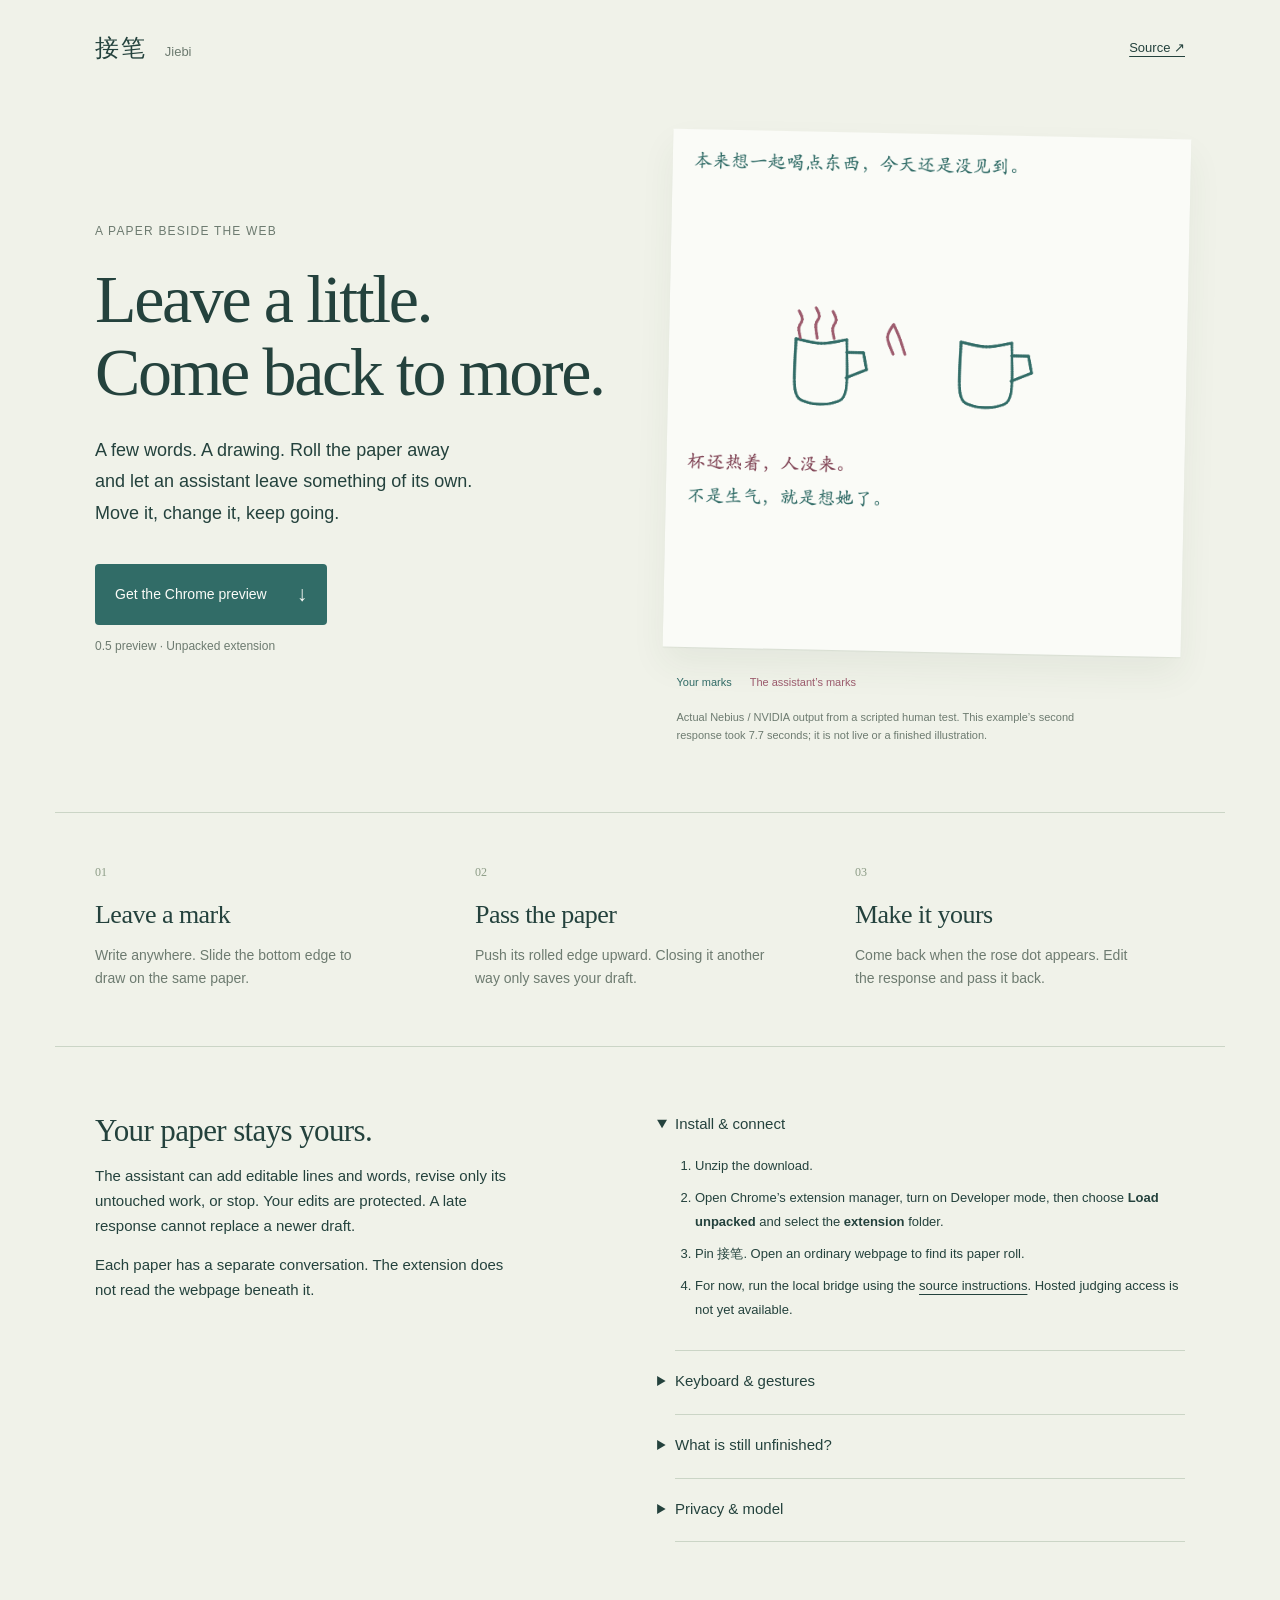
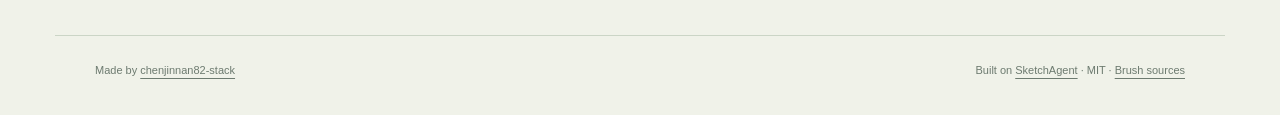
==== public/index.html @ 26c7acd7 "Add Jiebi 0.5 preview: shared paper curtain and durable handoff" ====
<!doctype html>
<html lang="en"><meta charset="utf-8"><meta name="viewport" content="width=device-width,initial-scale=1">
<title>Jiebi — leave a little, come back to more</title>
<meta name="description" content="A shared paper beside the web. Write, draw, roll it up. An assistant continues on the same page.">
<link rel="stylesheet" href="style.css">
<header><a class="wordmark" href="./" aria-label="Jiebi home">接笔 <span>Jiebi</span></a><a href="https://github.com/chenjinnan82-stack/jiebi">Source ↗</a></header>
<main>
  <section class="intro">
    <div class="opening"><p class="edition">A paper beside the web</p><h1>Leave a little.<br>Come back to more.</h1><p class="lede">A few words. A drawing. Roll the paper away and let an assistant leave something of its own. Move it, change it, keep going.</p><a class="download" href="downloads/jiebi-extension-0.5.0.zip" download>Get the Chrome preview <span aria-hidden="true">↓</span></a><p class="release">0.5 preview · Unpacked extension</p></div>
    <figure class="specimen"><img src="sample.png" width="612" height="612" alt="A shared paper with two cups drawn by a person in teal. The assistant adds rose steam and a short Chinese sentence. The person has moved an earlier rose mark."><figcaption><span class="human">Your marks</span><span class="assistant">The assistant’s marks</span><small>Actual Nebius / NVIDIA output from a scripted human test. This example’s second response took 7.7 seconds; it is not live or a finished illustration.</small></figcaption></figure>
  </section>
  <section class="flow" aria-label="How to use Jiebi"><div><span class="number">01</span><h2>Leave a mark</h2><p>Write anywhere. Slide the bottom edge to draw on the same paper.</p></div><div><span class="number">02</span><h2>Pass the paper</h2><p>Push its rolled edge upward. Closing it another way only saves your draft.</p></div><div><span class="number">03</span><h2>Make it yours</h2><p>Come back when the rose dot appears. Edit the response and pass it back.</p></div></section>
  <section class="notes"><div><h2>Your paper stays yours.</h2><p>The assistant can add editable lines and words, revise only its untouched work, or stop. Your edits are protected. A late response cannot replace a newer draft.</p><p>Each paper has a separate conversation. The extension does not read the webpage beneath it.</p></div><div class="setup"><details open><summary>Install &amp; connect</summary><ol><li>Unzip the download.</li><li>Open Chrome’s extension manager, turn on Developer mode, then choose <strong>Load unpacked</strong> and select the <strong>extension</strong> folder.</li><li>Pin 接笔. Open an ordinary webpage to find its paper roll.</li><li>For now, run the local bridge using the <a href="https://github.com/chenjinnan82-stack/jiebi#run-locally">source instructions</a>. Hosted judging access is not yet available.</li></ol></details><details><summary>Keyboard &amp; gestures</summary><p>The roll supports Enter and the up/down arrows. Focus the bottom edge and use left/right to switch writing and drawing. Command/Ctrl+Enter hands over; Escape saves without sending. The corner opens the paper stack. Reduced motion is supported.</p></details><details><summary>What is still unfinished?</summary><p>The webpage curtain needs final verification in the installed Chrome extension. Hosted review access and the continuous demonstration are pending.</p><p>Model expression remains uneven. It may leave an incomplete drawing or misunderstand a visual edit. Invalid responses are rejected as a whole. A reply usually takes several seconds; the roll’s animation is a status signal, not a progress meter.</p></details><details><summary>Privacy &amp; model</summary><p>Papers are saved in extension storage. Only an intentional handoff sends the current paper and limited exchange history to the selected service.</p><p>The competition route uses NVIDIA Nemotron-3.5-Super-VL through Nebius Token Factory. The optional Grok Bot adapter is experimental and has not completed live validation. No private assistant memories are connected.</p></details></div></section>
</main>
<footer><span>Made by <a href="https://github.com/chenjinnan82-stack">chenjinnan82-stack</a></span><span>Built on <a href="https://github.com/yael-vinker/SketchAgent">SketchAgent</a> · MIT · <a href="https://github.com/chenjinnan82-stack/jiebi/blob/main/ENGINE_SOURCE.md">Brush sources</a></span></footer>
</html>
---- public/style.css ----
:root{color-scheme:light;--ink:#24423d;--muted:#6d7b70;--paper:#fafbf7;--human:#316c67;--rose:#9d5c6e}*{box-sizing:border-box}body{margin:0;color:var(--ink);background:#f0f2e9;font:16px/1.65 -apple-system,BlinkMacSystemFont,"Segoe UI",sans-serif}a{color:inherit;text-underline-offset:4px}a:focus-visible,summary:focus-visible{outline:2px solid var(--rose);outline-offset:6px}header,main,footer{max-width:1170px;margin:auto}header{display:flex;justify-content:space-between;align-items:center;padding:32px 40px;font-size:13px}.wordmark{text-decoration:none;font:24px "Songti SC",Georgia,serif;letter-spacing:.08em}.wordmark span{font:13px sans-serif;letter-spacing:0;margin-left:10px;color:var(--muted)}.intro{display:grid;grid-template-columns:1fr 1fr;gap:55px;align-items:center;padding:38px 40px 68px}.edition{font-size:12px;letter-spacing:.1em;text-transform:uppercase;color:var(--muted);margin-bottom:22px}h1{font:normal clamp(40px,5.4vw,68px)/1.06 Georgia,"Times New Roman",serif;letter-spacing:-.035em;margin:0 0 27px}.lede{font-size:18px;max-width:380px;margin-bottom:35px;line-height:1.75}.download{display:inline-flex;gap:30px;align-items:center;padding:13px 20px;background:var(--human);color:#fafbf7;border-radius:4px;text-decoration:none;font-size:14px}.download:hover{background:#244f4b}.download span{font-size:21px}.release{font-size:12px;color:var(--muted);margin-top:12px}.specimen{margin:0;align-self:start}.specimen img{display:block;width:100%;height:auto;background:var(--paper);box-shadow:0 1px 1px #344e3212,0 17px 35px #344e3210;transform:rotate(1.2deg)}figcaption{padding:22px 9px 0;font-size:11px;line-height:1.6;display:flex;gap:18px;flex-wrap:wrap}.human{color:var(--human)}.assistant{color:var(--rose)}figcaption small{display:block;width:100%;font-size:11px;color:var(--muted);max-width:410px}.flow{display:grid;grid-template-columns:repeat(3,1fr);gap:50px;padding:45px 40px 56px;border-top:1px solid #cbd5c6;border-bottom:1px solid #cbd5c6}.number{font:12px Georgia,serif;color:#8d9d87}h2{font:normal 26px/1.2 Georgia,serif;letter-spacing:-.02em;margin:14px 0}.flow p{font-size:14px;color:var(--muted);max-width:290px;margin-bottom:0}.notes{display:grid;grid-template-columns:1fr 1fr;gap:70px;padding:65px 40px 75px}.notes>div>p{max-width:420px;font-size:15px}.notes h2{margin-top:0;font-size:31px}.setup{font-size:13px}.setup details{border-bottom:1px solid #cbd5c6;padding:0 0 16px;margin:0 0 18px}.setup summary{cursor:pointer;font-size:15px;list-style:disclosure-closed;padding:0 0 4px}.setup details[open] summary{list-style:disclosure-open}.setup ol{padding-left:20px;line-height:1.8}.setup li+li{margin-top:9px}.setup p{color:var(--muted)}footer{border-top:1px solid #cbd5c6;display:flex;justify-content:space-between;gap:20px;padding:25px 40px 35px;color:var(--muted);font-size:11px}@media(max-width:750px){header{padding:23px}.intro{grid-template-columns:1fr;padding:25px 23px 45px;gap:32px}.specimen{max-width:470px}.flow{padding:30px 23px;gap:30px;grid-template-columns:1fr}.flow p{max-width:100%}.notes{grid-template-columns:1fr;padding:42px 23px;gap:24px}footer{padding:24px;flex-direction:column;gap:8px}h1{font-size:52px}.lede{max-width:450px}}@media(prefers-reduced-motion:reduce){*{scroll-behavior:auto}}
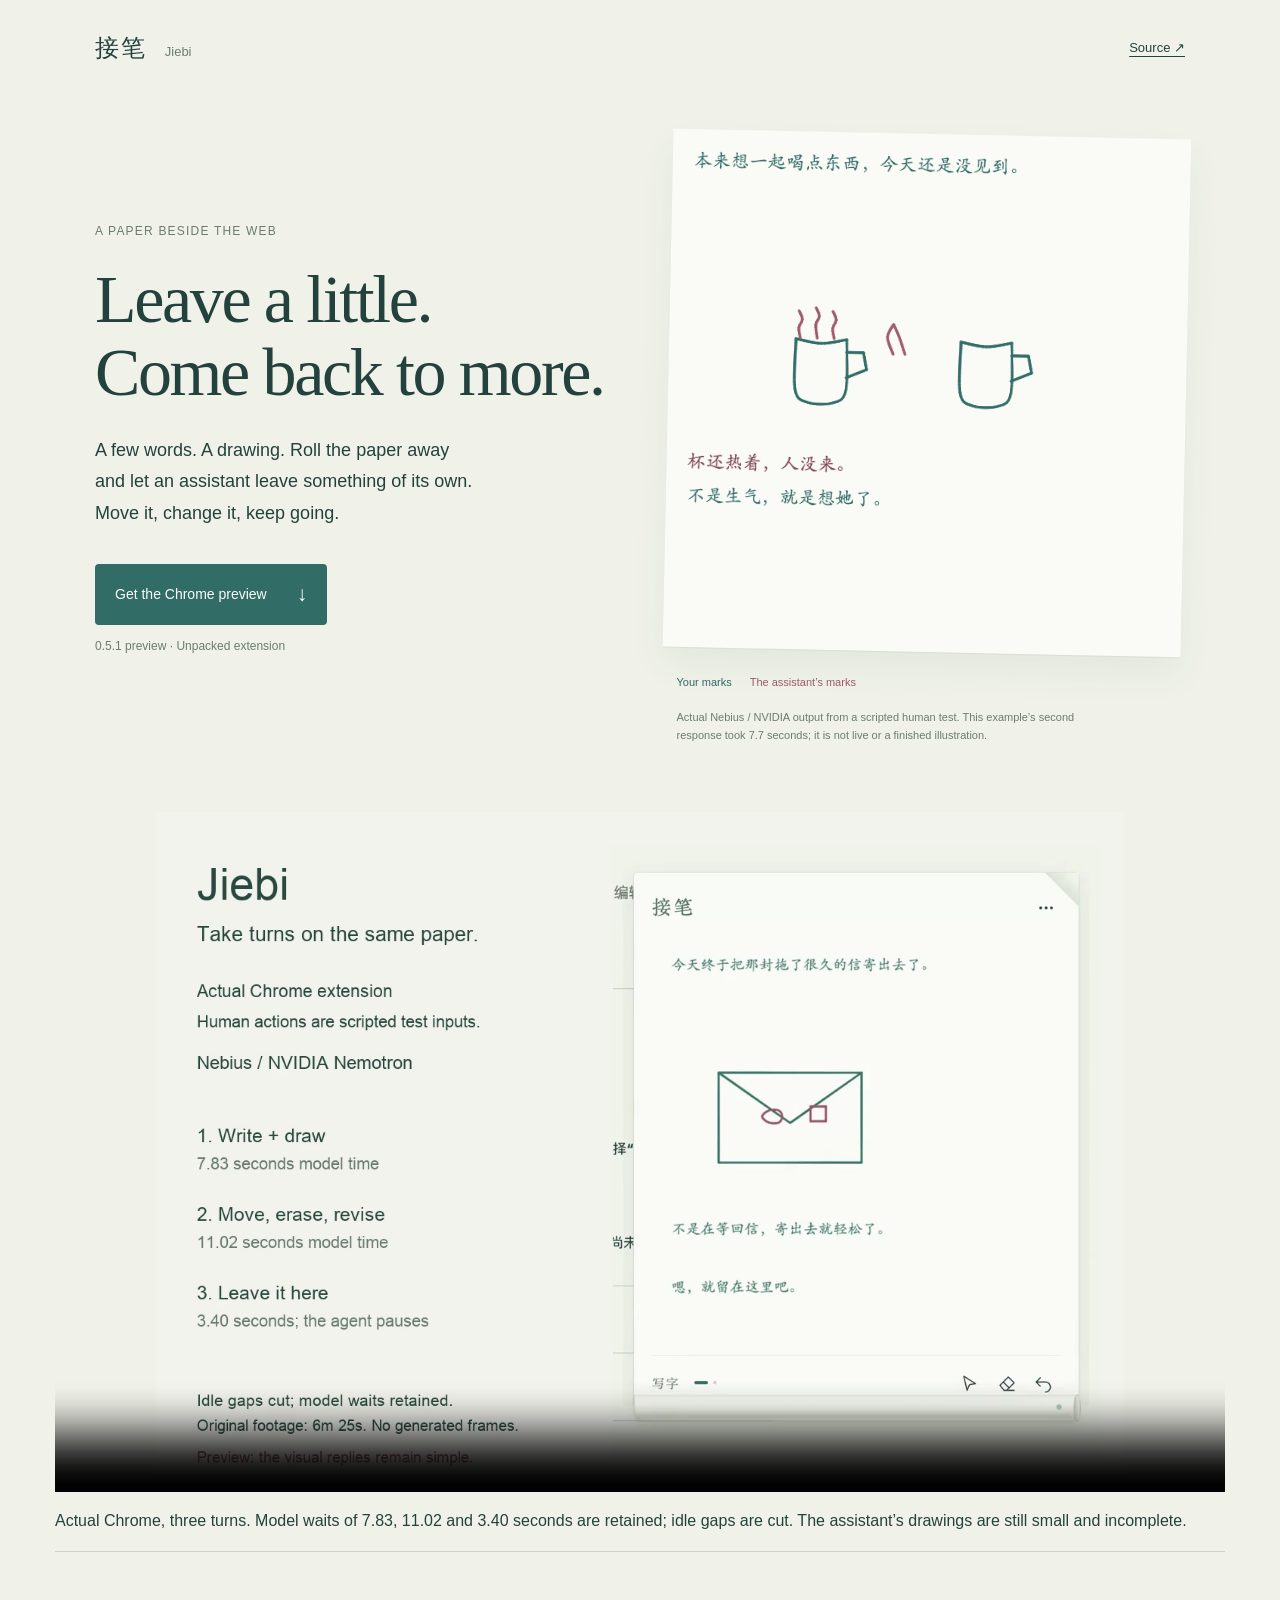
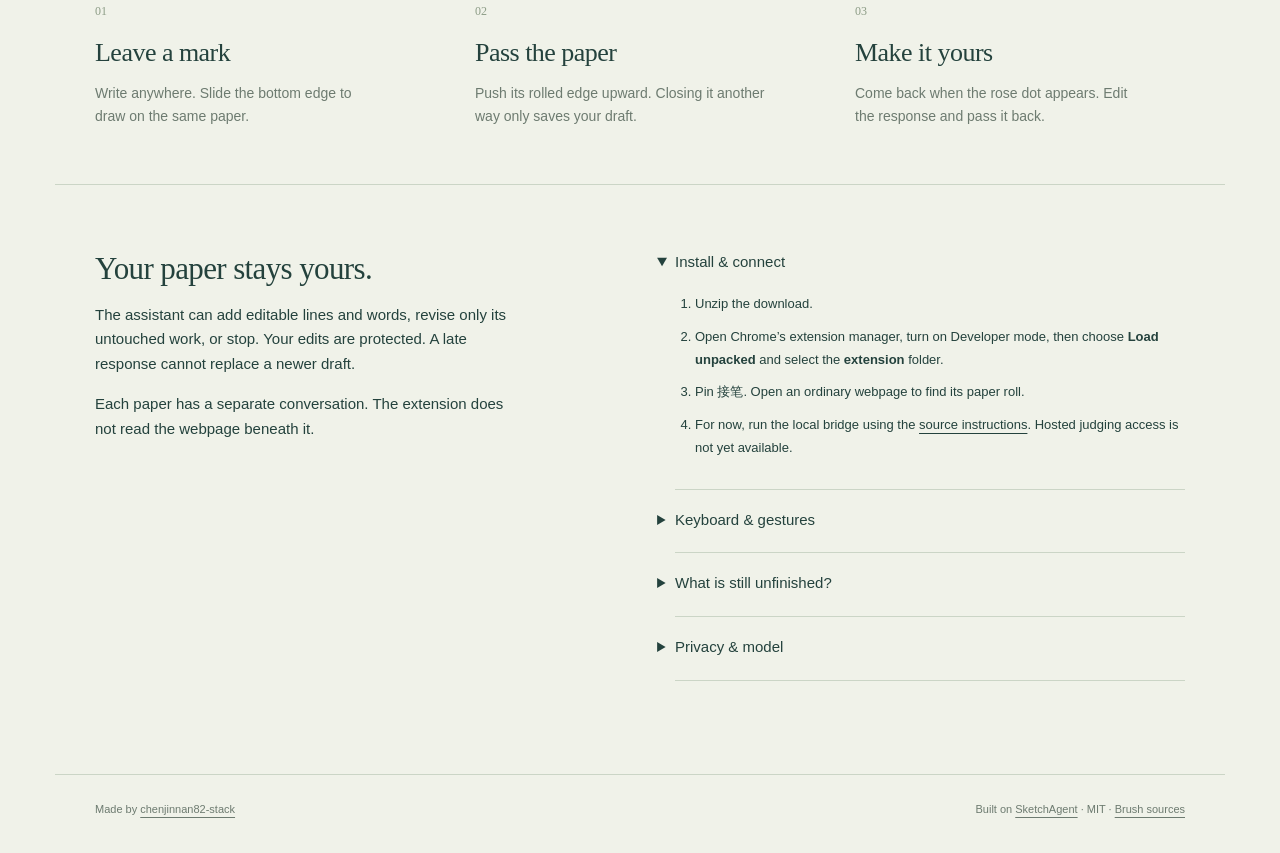
==== commit 992b8ce3: "Polish paper roll and document native Chrome three-turn verification" ====
--- a/public/index.html
+++ b/public/index.html
@@ -6,11 +6,12 @@
 <header><a class="wordmark" href="./" aria-label="Jiebi home">接笔 <span>Jiebi</span></a><a href="https://github.com/chenjinnan82-stack/jiebi">Source ↗</a></header>
 <main>
   <section class="intro">
-    <div class="opening"><p class="edition">A paper beside the web</p><h1>Leave a little.<br>Come back to more.</h1><p class="lede">A few words. A drawing. Roll the paper away and let an assistant leave something of its own. Move it, change it, keep going.</p><a class="download" href="downloads/jiebi-extension-0.5.0.zip" download>Get the Chrome preview <span aria-hidden="true">↓</span></a><p class="release">0.5 preview · Unpacked extension</p></div>
+    <div class="opening"><p class="edition">A paper beside the web</p><h1>Leave a little.<br>Come back to more.</h1><p class="lede">A few words. A drawing. Roll the paper away and let an assistant leave something of its own. Move it, change it, keep going.</p><a class="download" href="downloads/jiebi-extension-0.5.1.zip" download>Get the Chrome preview <span aria-hidden="true">↓</span></a><p class="release">0.5.1 preview · Unpacked extension</p></div>
     <figure class="specimen"><img src="sample.png" width="612" height="612" alt="A shared paper with two cups drawn by a person in teal. The assistant adds rose steam and a short Chinese sentence. The person has moved an earlier rose mark."><figcaption><span class="human">Your marks</span><span class="assistant">The assistant’s marks</span><small>Actual Nebius / NVIDIA output from a scripted human test. This example’s second response took 7.7 seconds; it is not live or a finished illustration.</small></figcaption></figure>
   </section>
+  <section class="demo" aria-label="Actual Chrome recording"><video controls preload="metadata" poster="demo-poster.png" style="display:block;width:100%;max-height:680px" src="demo.mp4"></video><p>Actual Chrome, three turns. Model waits of 7.83, 11.02 and 3.40 seconds are retained; idle gaps are cut. The assistant’s drawings are still small and incomplete.</p></section>
   <section class="flow" aria-label="How to use Jiebi"><div><span class="number">01</span><h2>Leave a mark</h2><p>Write anywhere. Slide the bottom edge to draw on the same paper.</p></div><div><span class="number">02</span><h2>Pass the paper</h2><p>Push its rolled edge upward. Closing it another way only saves your draft.</p></div><div><span class="number">03</span><h2>Make it yours</h2><p>Come back when the rose dot appears. Edit the response and pass it back.</p></div></section>
-  <section class="notes"><div><h2>Your paper stays yours.</h2><p>The assistant can add editable lines and words, revise only its untouched work, or stop. Your edits are protected. A late response cannot replace a newer draft.</p><p>Each paper has a separate conversation. The extension does not read the webpage beneath it.</p></div><div class="setup"><details open><summary>Install &amp; connect</summary><ol><li>Unzip the download.</li><li>Open Chrome’s extension manager, turn on Developer mode, then choose <strong>Load unpacked</strong> and select the <strong>extension</strong> folder.</li><li>Pin 接笔. Open an ordinary webpage to find its paper roll.</li><li>For now, run the local bridge using the <a href="https://github.com/chenjinnan82-stack/jiebi#run-locally">source instructions</a>. Hosted judging access is not yet available.</li></ol></details><details><summary>Keyboard &amp; gestures</summary><p>The roll supports Enter and the up/down arrows. Focus the bottom edge and use left/right to switch writing and drawing. Command/Ctrl+Enter hands over; Escape saves without sending. The corner opens the paper stack. Reduced motion is supported.</p></details><details><summary>What is still unfinished?</summary><p>The webpage curtain needs final verification in the installed Chrome extension. Hosted review access and the continuous demonstration are pending.</p><p>Model expression remains uneven. It may leave an incomplete drawing or misunderstand a visual edit. Invalid responses are rejected as a whole. A reply usually takes several seconds; the roll’s animation is a status signal, not a progress meter.</p></details><details><summary>Privacy &amp; model</summary><p>Papers are saved in extension storage. Only an intentional handoff sends the current paper and limited exchange history to the selected service.</p><p>The competition route uses NVIDIA Nemotron-3.5-Super-VL through Nebius Token Factory. The optional Grok Bot adapter is experimental and has not completed live validation. No private assistant memories are connected.</p></details></div></section>
+  <section class="notes"><div><h2>Your paper stays yours.</h2><p>The assistant can add editable lines and words, revise only its untouched work, or stop. Your edits are protected. A late response cannot replace a newer draft.</p><p>Each paper has a separate conversation. The extension does not read the webpage beneath it.</p></div><div class="setup"><details open><summary>Install &amp; connect</summary><ol><li>Unzip the download.</li><li>Open Chrome’s extension manager, turn on Developer mode, then choose <strong>Load unpacked</strong> and select the <strong>extension</strong> folder.</li><li>Pin 接笔. Open an ordinary webpage to find its paper roll.</li><li>For now, run the local bridge using the <a href="https://github.com/chenjinnan82-stack/jiebi#run-locally">source instructions</a>. Hosted judging access is not yet available.</li></ol></details><details><summary>Keyboard &amp; gestures</summary><p>The roll supports Enter and the up/down arrows. Focus the bottom edge and use left/right to switch writing and drawing. Command/Ctrl+Enter hands over; Escape saves without sending. The corner opens the paper stack. Reduced motion is supported.</p></details><details><summary>What is still unfinished?</summary><p>The curtain has been exercised in actual Chrome, including ten open/fold cycles and a three-round exchange. Hosted review access, system Chinese IME testing and final competition submission are pending.</p><p>Model expression remains uneven. It may leave an incomplete drawing or misunderstand a visual edit. Invalid responses are rejected as a whole. A reply usually takes several seconds; the roll’s animation is a status signal, not a progress meter.</p></details><details><summary>Privacy &amp; model</summary><p>Papers are saved in extension storage. Only an intentional handoff sends the current paper and limited exchange history to the selected service.</p><p>The competition route uses NVIDIA Nemotron-3.5-Super-VL through Nebius Token Factory. The optional Grok Bot adapter is experimental and has not completed live validation. No private assistant memories are connected.</p></details></div></section>
 </main>
 <footer><span>Made by <a href="https://github.com/chenjinnan82-stack">chenjinnan82-stack</a></span><span>Built on <a href="https://github.com/yael-vinker/SketchAgent">SketchAgent</a> · MIT · <a href="https://github.com/chenjinnan82-stack/jiebi/blob/main/ENGINE_SOURCE.md">Brush sources</a></span></footer>
 </html>
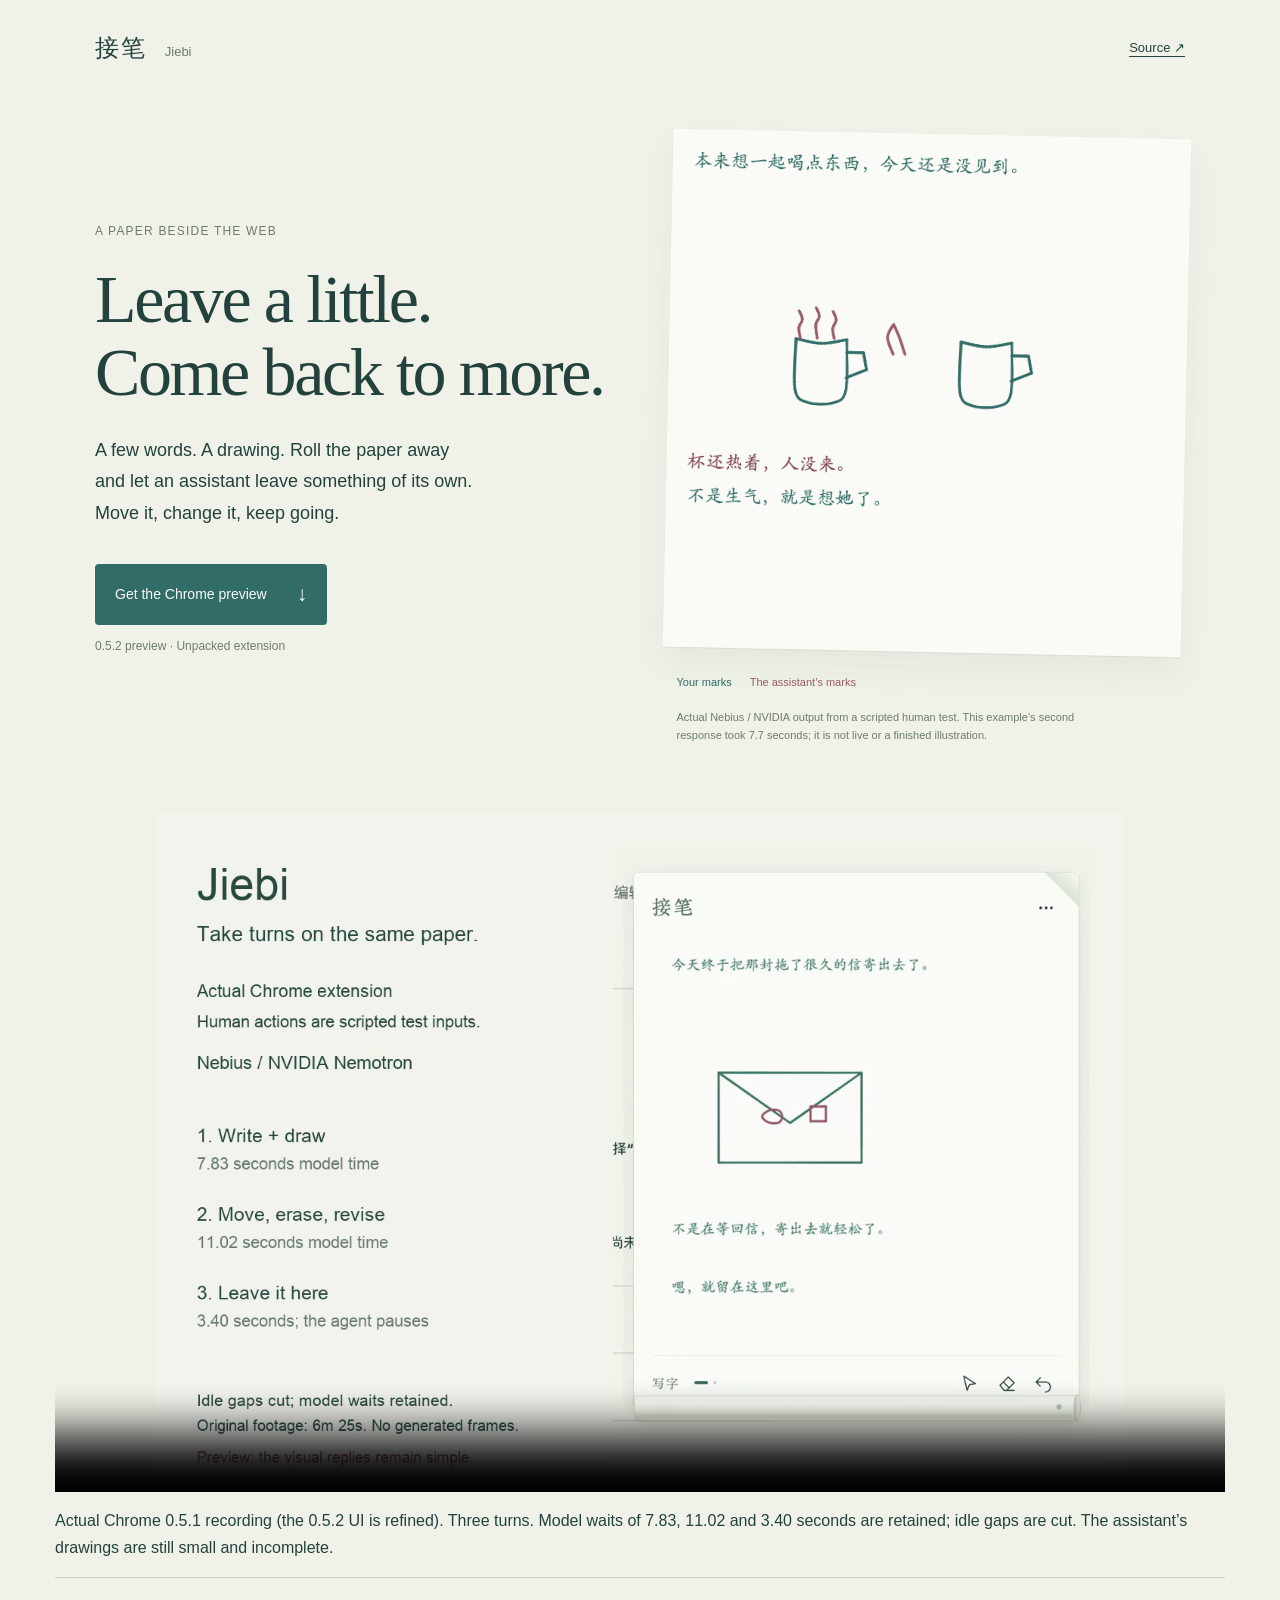
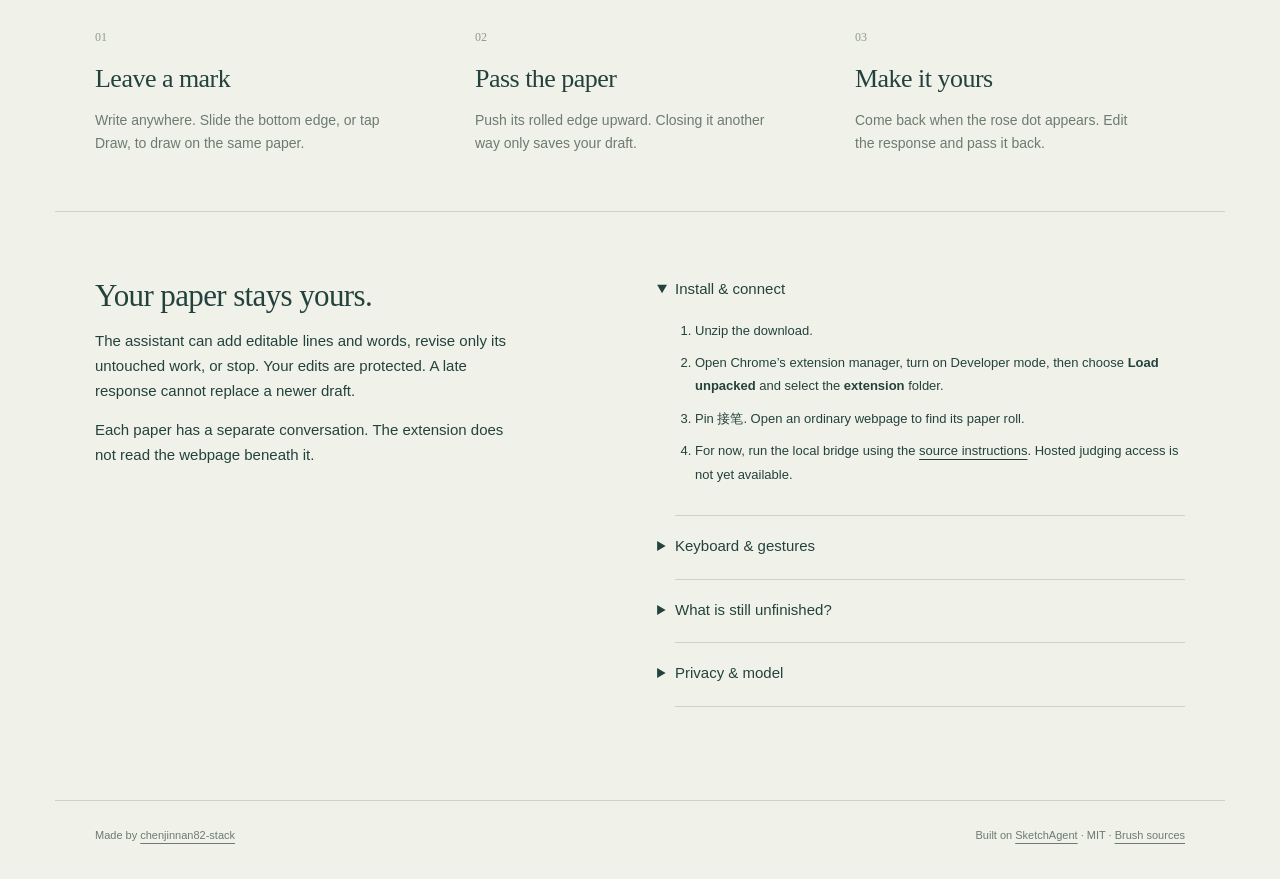
==== commit d7fe5f95: "Refine paper interactions and add bounded local-frame brush" ====
--- a/public/index.html
+++ b/public/index.html
@@ -6,12 +6,12 @@
 <header><a class="wordmark" href="./" aria-label="Jiebi home">接笔 <span>Jiebi</span></a><a href="https://github.com/chenjinnan82-stack/jiebi">Source ↗</a></header>
 <main>
   <section class="intro">
-    <div class="opening"><p class="edition">A paper beside the web</p><h1>Leave a little.<br>Come back to more.</h1><p class="lede">A few words. A drawing. Roll the paper away and let an assistant leave something of its own. Move it, change it, keep going.</p><a class="download" href="downloads/jiebi-extension-0.5.1.zip" download>Get the Chrome preview <span aria-hidden="true">↓</span></a><p class="release">0.5.1 preview · Unpacked extension</p></div>
+    <div class="opening"><p class="edition">A paper beside the web</p><h1>Leave a little.<br>Come back to more.</h1><p class="lede">A few words. A drawing. Roll the paper away and let an assistant leave something of its own. Move it, change it, keep going.</p><a class="download" href="downloads/jiebi-extension-0.5.2.zip" download>Get the Chrome preview <span aria-hidden="true">↓</span></a><p class="release">0.5.2 preview · Unpacked extension</p></div>
     <figure class="specimen"><img src="sample.png" width="612" height="612" alt="A shared paper with two cups drawn by a person in teal. The assistant adds rose steam and a short Chinese sentence. The person has moved an earlier rose mark."><figcaption><span class="human">Your marks</span><span class="assistant">The assistant’s marks</span><small>Actual Nebius / NVIDIA output from a scripted human test. This example’s second response took 7.7 seconds; it is not live or a finished illustration.</small></figcaption></figure>
   </section>
-  <section class="demo" aria-label="Actual Chrome recording"><video controls preload="metadata" poster="demo-poster.png" style="display:block;width:100%;max-height:680px" src="demo.mp4"></video><p>Actual Chrome, three turns. Model waits of 7.83, 11.02 and 3.40 seconds are retained; idle gaps are cut. The assistant’s drawings are still small and incomplete.</p></section>
-  <section class="flow" aria-label="How to use Jiebi"><div><span class="number">01</span><h2>Leave a mark</h2><p>Write anywhere. Slide the bottom edge to draw on the same paper.</p></div><div><span class="number">02</span><h2>Pass the paper</h2><p>Push its rolled edge upward. Closing it another way only saves your draft.</p></div><div><span class="number">03</span><h2>Make it yours</h2><p>Come back when the rose dot appears. Edit the response and pass it back.</p></div></section>
-  <section class="notes"><div><h2>Your paper stays yours.</h2><p>The assistant can add editable lines and words, revise only its untouched work, or stop. Your edits are protected. A late response cannot replace a newer draft.</p><p>Each paper has a separate conversation. The extension does not read the webpage beneath it.</p></div><div class="setup"><details open><summary>Install &amp; connect</summary><ol><li>Unzip the download.</li><li>Open Chrome’s extension manager, turn on Developer mode, then choose <strong>Load unpacked</strong> and select the <strong>extension</strong> folder.</li><li>Pin 接笔. Open an ordinary webpage to find its paper roll.</li><li>For now, run the local bridge using the <a href="https://github.com/chenjinnan82-stack/jiebi#run-locally">source instructions</a>. Hosted judging access is not yet available.</li></ol></details><details><summary>Keyboard &amp; gestures</summary><p>The roll supports Enter and the up/down arrows. Focus the bottom edge and use left/right to switch writing and drawing. Command/Ctrl+Enter hands over; Escape saves without sending. The corner opens the paper stack. Reduced motion is supported.</p></details><details><summary>What is still unfinished?</summary><p>The curtain has been exercised in actual Chrome, including ten open/fold cycles and a three-round exchange. Hosted review access, system Chinese IME testing and final competition submission are pending.</p><p>Model expression remains uneven. It may leave an incomplete drawing or misunderstand a visual edit. Invalid responses are rejected as a whole. A reply usually takes several seconds; the roll’s animation is a status signal, not a progress meter.</p></details><details><summary>Privacy &amp; model</summary><p>Papers are saved in extension storage. Only an intentional handoff sends the current paper and limited exchange history to the selected service.</p><p>The competition route uses NVIDIA Nemotron-3.5-Super-VL through Nebius Token Factory. The optional Grok Bot adapter is experimental and has not completed live validation. No private assistant memories are connected.</p></details></div></section>
+  <section class="demo" aria-label="Actual Chrome recording"><video controls preload="metadata" poster="demo-poster.png" style="display:block;width:100%;max-height:680px" src="demo.mp4"></video><p>Actual Chrome 0.5.1 recording (the 0.5.2 UI is refined). Three turns. Model waits of 7.83, 11.02 and 3.40 seconds are retained; idle gaps are cut. The assistant’s drawings are still small and incomplete.</p></section>
+  <section class="flow" aria-label="How to use Jiebi"><div><span class="number">01</span><h2>Leave a mark</h2><p>Write anywhere. Slide the bottom edge, or tap Draw, to draw on the same paper.</p></div><div><span class="number">02</span><h2>Pass the paper</h2><p>Push its rolled edge upward. Closing it another way only saves your draft.</p></div><div><span class="number">03</span><h2>Make it yours</h2><p>Come back when the rose dot appears. Edit the response and pass it back.</p></div></section>
+  <section class="notes"><div><h2>Your paper stays yours.</h2><p>The assistant can add editable lines and words, revise only its untouched work, or stop. Your edits are protected. A late response cannot replace a newer draft.</p><p>Each paper has a separate conversation. The extension does not read the webpage beneath it.</p></div><div class="setup"><details open><summary>Install &amp; connect</summary><ol><li>Unzip the download.</li><li>Open Chrome’s extension manager, turn on Developer mode, then choose <strong>Load unpacked</strong> and select the <strong>extension</strong> folder.</li><li>Pin 接笔. Open an ordinary webpage to find its paper roll.</li><li>For now, run the local bridge using the <a href="https://github.com/chenjinnan82-stack/jiebi#run-locally">source instructions</a>. Hosted judging access is not yet available.</li></ol></details><details><summary>Keyboard &amp; gestures</summary><p>The roll supports Enter and the up/down arrows. Focus the bottom edge and use left/right to switch writing and drawing. Command/Ctrl+Enter hands over; Escape saves without sending. The corner opens the paper stack. Reduced motion is supported.</p></details><details><summary>What is still unfinished?</summary><p>The curtain has been exercised in actual Chrome, including ten open/fold cycles and a three-round exchange. Hosted review access, system Chinese IME testing and final competition submission are pending.</p><p>Model expression remains uneven. The latest local-frame test produced a recognizable mailbox and cup, but added more content after an explicit request to stop (model waits: 9.41, 9.05 and 19.60 seconds). It may leave an incomplete drawing or misunderstand a visual edit. Invalid responses are rejected as a whole. A reply usually takes several seconds; the roll’s animation is a status signal, not a progress meter.</p></details><details><summary>Privacy &amp; model</summary><p>Papers are saved in extension storage. Only an intentional handoff sends the current paper and limited exchange history to the selected service.</p><p>The competition route uses NVIDIA Nemotron-3.5-Super-VL through Nebius Token Factory. The optional Grok Bot adapter is experimental and has not completed live validation. No private assistant memories are connected.</p></details></div></section>
 </main>
 <footer><span>Made by <a href="https://github.com/chenjinnan82-stack">chenjinnan82-stack</a></span><span>Built on <a href="https://github.com/yael-vinker/SketchAgent">SketchAgent</a> · MIT · <a href="https://github.com/chenjinnan82-stack/jiebi/blob/main/ENGINE_SOURCE.md">Brush sources</a></span></footer>
 </html>
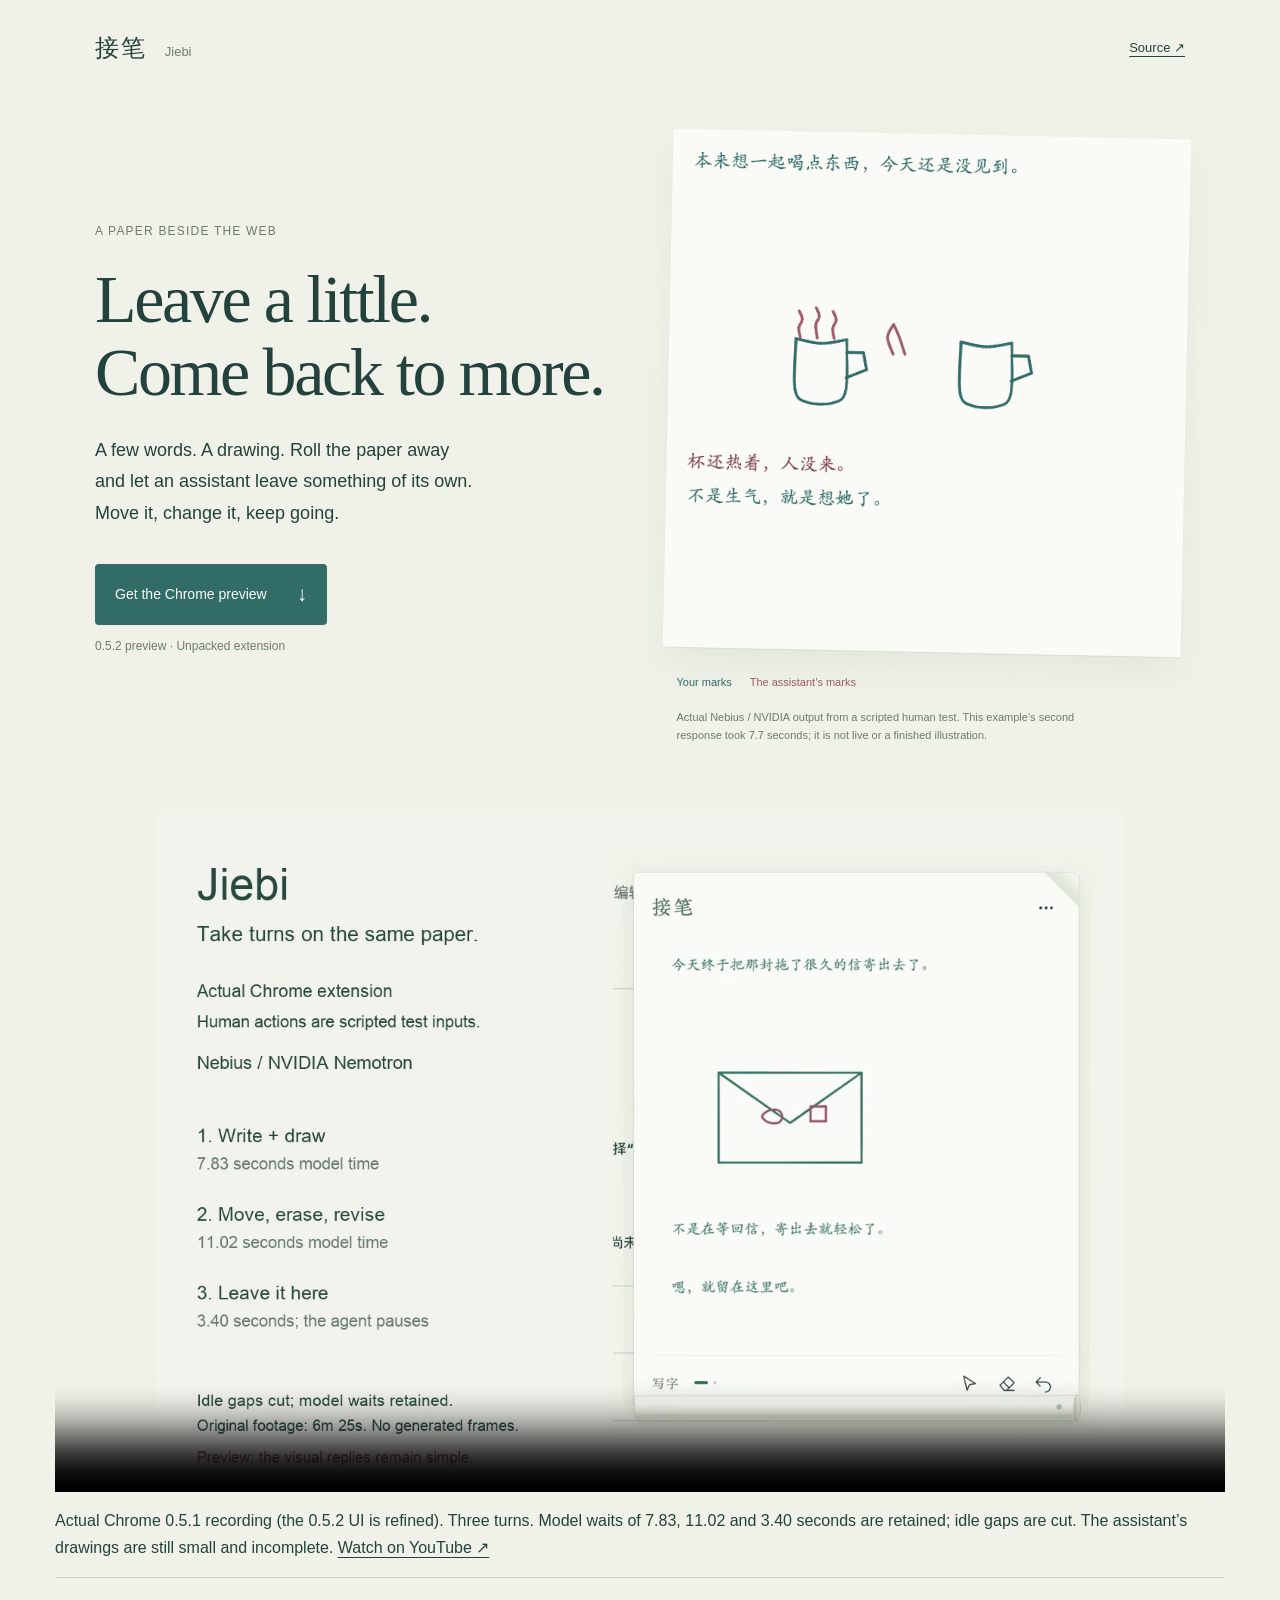
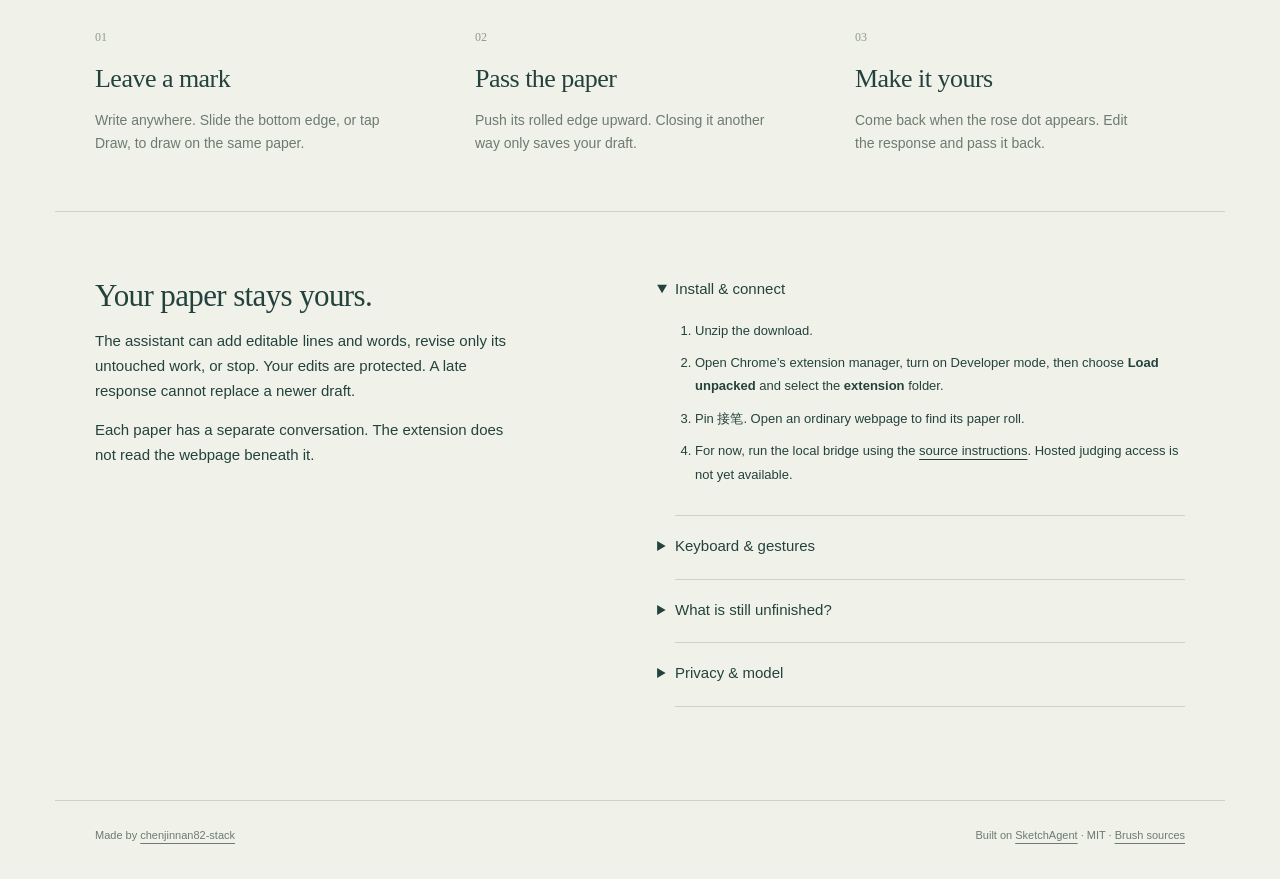
==== commit 8915a39f: "Add published YouTube demonstration and registration status" ====
--- a/public/index.html
+++ b/public/index.html
@@ -9,7 +9,7 @@
     <div class="opening"><p class="edition">A paper beside the web</p><h1>Leave a little.<br>Come back to more.</h1><p class="lede">A few words. A drawing. Roll the paper away and let an assistant leave something of its own. Move it, change it, keep going.</p><a class="download" href="downloads/jiebi-extension-0.5.2.zip" download>Get the Chrome preview <span aria-hidden="true">↓</span></a><p class="release">0.5.2 preview · Unpacked extension</p></div>
     <figure class="specimen"><img src="sample.png" width="612" height="612" alt="A shared paper with two cups drawn by a person in teal. The assistant adds rose steam and a short Chinese sentence. The person has moved an earlier rose mark."><figcaption><span class="human">Your marks</span><span class="assistant">The assistant’s marks</span><small>Actual Nebius / NVIDIA output from a scripted human test. This example’s second response took 7.7 seconds; it is not live or a finished illustration.</small></figcaption></figure>
   </section>
-  <section class="demo" aria-label="Actual Chrome recording"><video controls preload="metadata" poster="demo-poster.png" style="display:block;width:100%;max-height:680px" src="demo.mp4"></video><p>Actual Chrome 0.5.1 recording (the 0.5.2 UI is refined). Three turns. Model waits of 7.83, 11.02 and 3.40 seconds are retained; idle gaps are cut. The assistant’s drawings are still small and incomplete.</p></section>
+  <section class="demo" aria-label="Actual Chrome recording"><video controls preload="metadata" poster="demo-poster.png" style="display:block;width:100%;max-height:680px" src="demo.mp4"></video><p>Actual Chrome 0.5.1 recording (the 0.5.2 UI is refined). Three turns. Model waits of 7.83, 11.02 and 3.40 seconds are retained; idle gaps are cut. The assistant’s drawings are still small and incomplete. <a href="https://youtu.be/MJYtpf5_CFU">Watch on YouTube ↗</a></p></section>
   <section class="flow" aria-label="How to use Jiebi"><div><span class="number">01</span><h2>Leave a mark</h2><p>Write anywhere. Slide the bottom edge, or tap Draw, to draw on the same paper.</p></div><div><span class="number">02</span><h2>Pass the paper</h2><p>Push its rolled edge upward. Closing it another way only saves your draft.</p></div><div><span class="number">03</span><h2>Make it yours</h2><p>Come back when the rose dot appears. Edit the response and pass it back.</p></div></section>
   <section class="notes"><div><h2>Your paper stays yours.</h2><p>The assistant can add editable lines and words, revise only its untouched work, or stop. Your edits are protected. A late response cannot replace a newer draft.</p><p>Each paper has a separate conversation. The extension does not read the webpage beneath it.</p></div><div class="setup"><details open><summary>Install &amp; connect</summary><ol><li>Unzip the download.</li><li>Open Chrome’s extension manager, turn on Developer mode, then choose <strong>Load unpacked</strong> and select the <strong>extension</strong> folder.</li><li>Pin 接笔. Open an ordinary webpage to find its paper roll.</li><li>For now, run the local bridge using the <a href="https://github.com/chenjinnan82-stack/jiebi#run-locally">source instructions</a>. Hosted judging access is not yet available.</li></ol></details><details><summary>Keyboard &amp; gestures</summary><p>The roll supports Enter and the up/down arrows. Focus the bottom edge and use left/right to switch writing and drawing. Command/Ctrl+Enter hands over; Escape saves without sending. The corner opens the paper stack. Reduced motion is supported.</p></details><details><summary>What is still unfinished?</summary><p>The curtain has been exercised in actual Chrome, including ten open/fold cycles and a three-round exchange. Hosted review access, system Chinese IME testing and final competition submission are pending.</p><p>Model expression remains uneven. The latest local-frame test produced a recognizable mailbox and cup, but added more content after an explicit request to stop (model waits: 9.41, 9.05 and 19.60 seconds). It may leave an incomplete drawing or misunderstand a visual edit. Invalid responses are rejected as a whole. A reply usually takes several seconds; the roll’s animation is a status signal, not a progress meter.</p></details><details><summary>Privacy &amp; model</summary><p>Papers are saved in extension storage. Only an intentional handoff sends the current paper and limited exchange history to the selected service.</p><p>The competition route uses NVIDIA Nemotron-3.5-Super-VL through Nebius Token Factory. The optional Grok Bot adapter is experimental and has not completed live validation. No private assistant memories are connected.</p></details></div></section>
 </main>
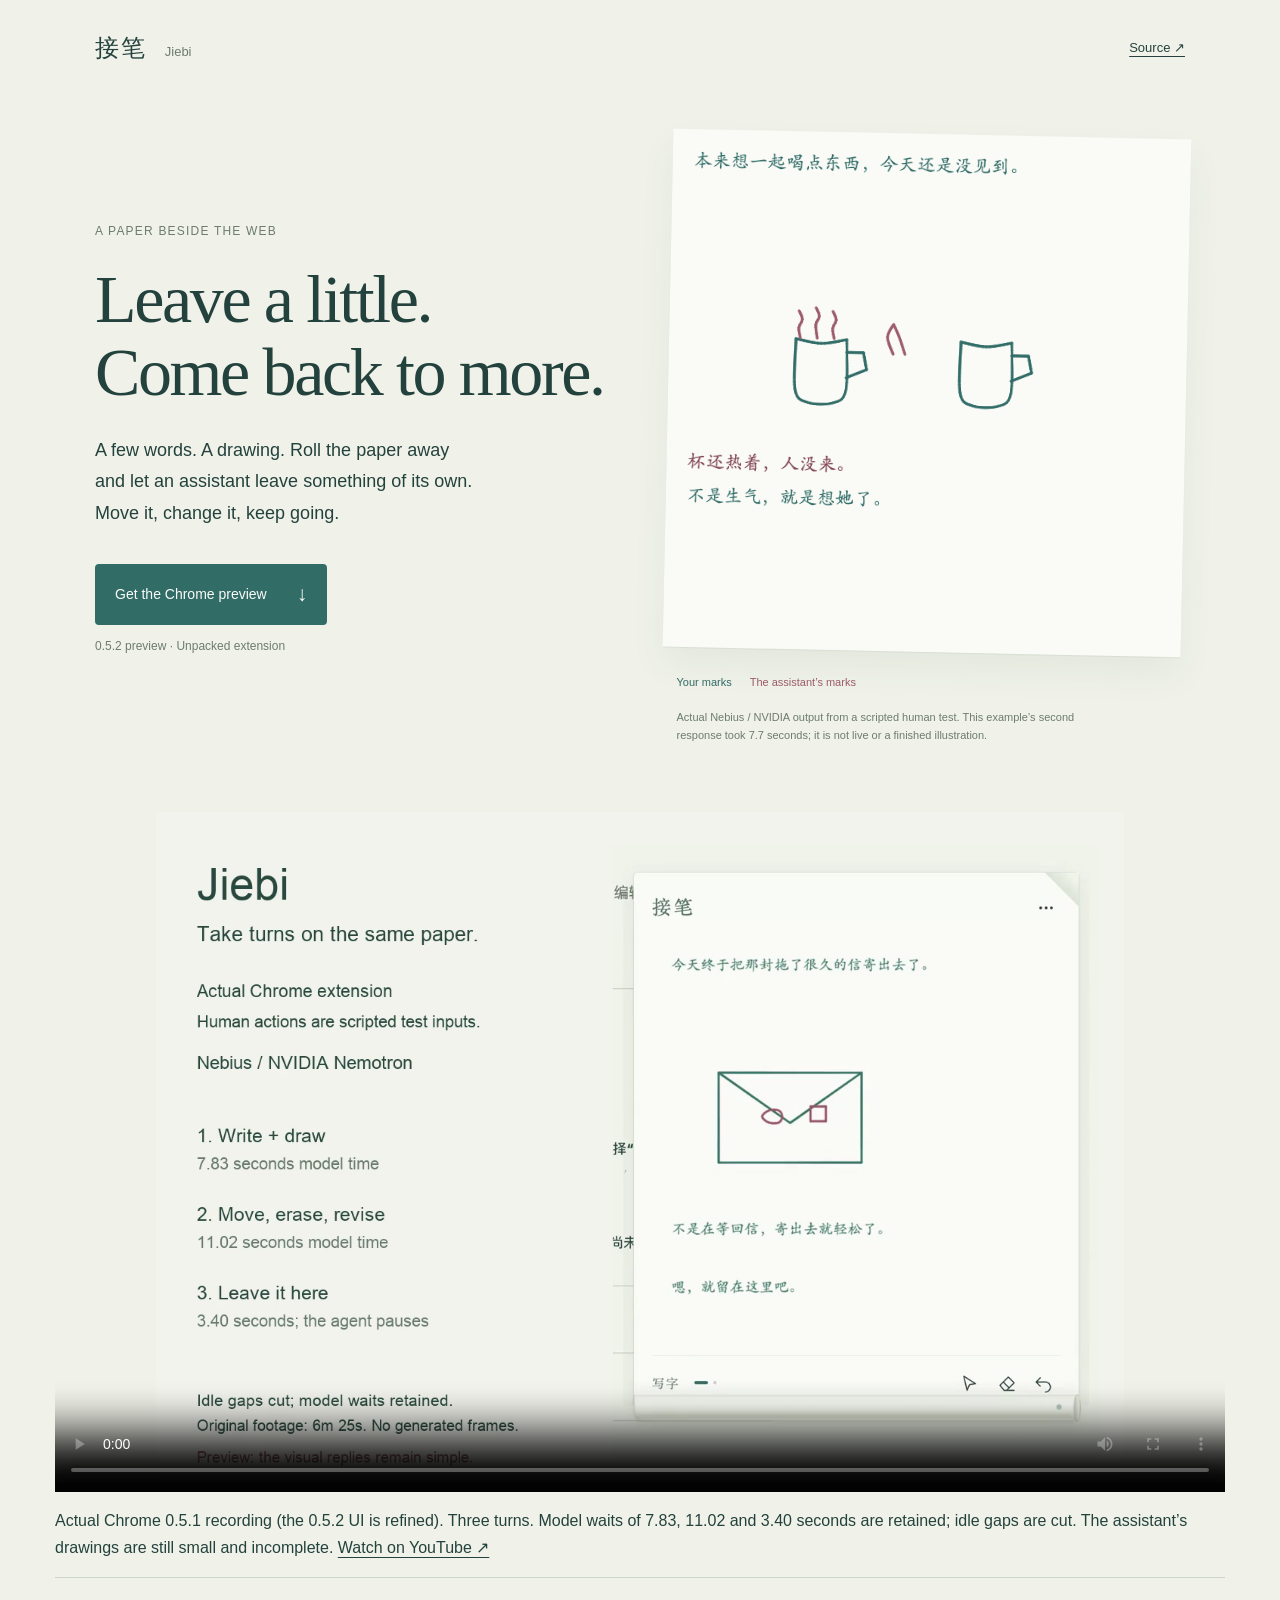
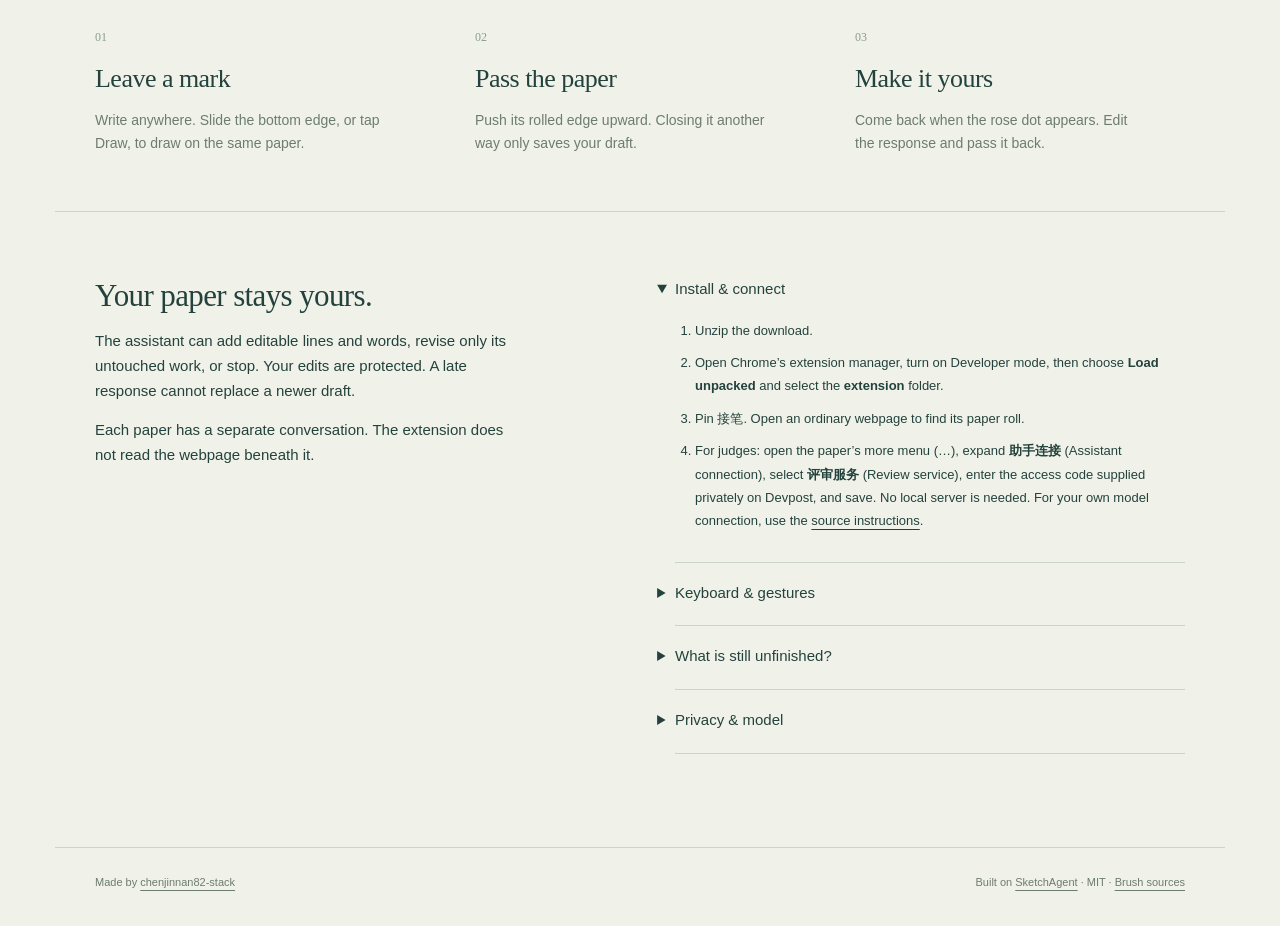
==== commit c73212fe: "Document live hosted reviewer setup" ====
--- a/public/index.html
+++ b/public/index.html
@@ -11,7 +11,7 @@
   </section>
   <section class="demo" aria-label="Actual Chrome recording"><video controls preload="metadata" poster="demo-poster.png" style="display:block;width:100%;max-height:680px" src="demo.mp4"></video><p>Actual Chrome 0.5.1 recording (the 0.5.2 UI is refined). Three turns. Model waits of 7.83, 11.02 and 3.40 seconds are retained; idle gaps are cut. The assistant’s drawings are still small and incomplete. <a href="https://youtu.be/MJYtpf5_CFU">Watch on YouTube ↗</a></p></section>
   <section class="flow" aria-label="How to use Jiebi"><div><span class="number">01</span><h2>Leave a mark</h2><p>Write anywhere. Slide the bottom edge, or tap Draw, to draw on the same paper.</p></div><div><span class="number">02</span><h2>Pass the paper</h2><p>Push its rolled edge upward. Closing it another way only saves your draft.</p></div><div><span class="number">03</span><h2>Make it yours</h2><p>Come back when the rose dot appears. Edit the response and pass it back.</p></div></section>
-  <section class="notes"><div><h2>Your paper stays yours.</h2><p>The assistant can add editable lines and words, revise only its untouched work, or stop. Your edits are protected. A late response cannot replace a newer draft.</p><p>Each paper has a separate conversation. The extension does not read the webpage beneath it.</p></div><div class="setup"><details open><summary>Install &amp; connect</summary><ol><li>Unzip the download.</li><li>Open Chrome’s extension manager, turn on Developer mode, then choose <strong>Load unpacked</strong> and select the <strong>extension</strong> folder.</li><li>Pin 接笔. Open an ordinary webpage to find its paper roll.</li><li>For now, run the local bridge using the <a href="https://github.com/chenjinnan82-stack/jiebi#run-locally">source instructions</a>. Hosted judging access is not yet available.</li></ol></details><details><summary>Keyboard &amp; gestures</summary><p>The roll supports Enter and the up/down arrows. Focus the bottom edge and use left/right to switch writing and drawing. Command/Ctrl+Enter hands over; Escape saves without sending. The corner opens the paper stack. Reduced motion is supported.</p></details><details><summary>What is still unfinished?</summary><p>The curtain has been exercised in actual Chrome, including ten open/fold cycles and a three-round exchange. Hosted review access, system Chinese IME testing and final competition submission are pending.</p><p>Model expression remains uneven. The latest local-frame test produced a recognizable mailbox and cup, but added more content after an explicit request to stop (model waits: 9.41, 9.05 and 19.60 seconds). It may leave an incomplete drawing or misunderstand a visual edit. Invalid responses are rejected as a whole. A reply usually takes several seconds; the roll’s animation is a status signal, not a progress meter.</p></details><details><summary>Privacy &amp; model</summary><p>Papers are saved in extension storage. Only an intentional handoff sends the current paper and limited exchange history to the selected service.</p><p>The competition route uses NVIDIA Nemotron-3.5-Super-VL through Nebius Token Factory. The optional Grok Bot adapter is experimental and has not completed live validation. No private assistant memories are connected.</p></details></div></section>
+  <section class="notes"><div><h2>Your paper stays yours.</h2><p>The assistant can add editable lines and words, revise only its untouched work, or stop. Your edits are protected. A late response cannot replace a newer draft.</p><p>Each paper has a separate conversation. The extension does not read the webpage beneath it.</p></div><div class="setup"><details open><summary>Install &amp; connect</summary><ol><li>Unzip the download.</li><li>Open Chrome’s extension manager, turn on Developer mode, then choose <strong>Load unpacked</strong> and select the <strong>extension</strong> folder.</li><li>Pin 接笔. Open an ordinary webpage to find its paper roll.</li><li>For judges: open the paper’s more menu (…), expand <strong>助手连接</strong> (Assistant connection), select <strong>评审服务</strong> (Review service), enter the access code supplied privately on Devpost, and save. No local server is needed. For your own model connection, use the <a href="https://github.com/chenjinnan82-stack/jiebi#run-locally">source instructions</a>.</li></ol></details><details><summary>Keyboard &amp; gestures</summary><p>The roll supports Enter and the up/down arrows. Focus the bottom edge and use left/right to switch writing and drawing. Command/Ctrl+Enter hands over; Escape saves without sending. The corner opens the paper stack. Reduced motion is supported.</p></details><details><summary>What is still unfinished?</summary><p>The curtain has been exercised in actual Chrome, including ten open/fold cycles and a three-round exchange. Hosted inference is deployed at sanliang.online/jiebi and has completed a real response in 20.8 seconds. System Chinese IME testing and final competition submission remain pending.</p><p>Model expression remains uneven. The latest local-frame test produced a recognizable mailbox and cup, but added more content after an explicit request to stop (model waits: 9.41, 9.05 and 19.60 seconds). It may leave an incomplete drawing or misunderstand a visual edit. Invalid responses are rejected as a whole. A reply usually takes several seconds; the roll’s animation is a status signal, not a progress meter.</p></details><details><summary>Privacy &amp; model</summary><p>Papers are saved in extension storage. Only an intentional handoff sends the current paper and limited exchange history to the selected service.</p><p>The competition route uses NVIDIA Nemotron-3.5-Super-VL through Nebius Token Factory. The optional Grok Bot adapter is experimental and has not completed live validation. No private assistant memories are connected.</p></details></div></section>
 </main>
 <footer><span>Made by <a href="https://github.com/chenjinnan82-stack">chenjinnan82-stack</a></span><span>Built on <a href="https://github.com/yael-vinker/SketchAgent">SketchAgent</a> · MIT · <a href="https://github.com/chenjinnan82-stack/jiebi/blob/main/ENGINE_SOURCE.md">Brush sources</a></span></footer>
 </html>
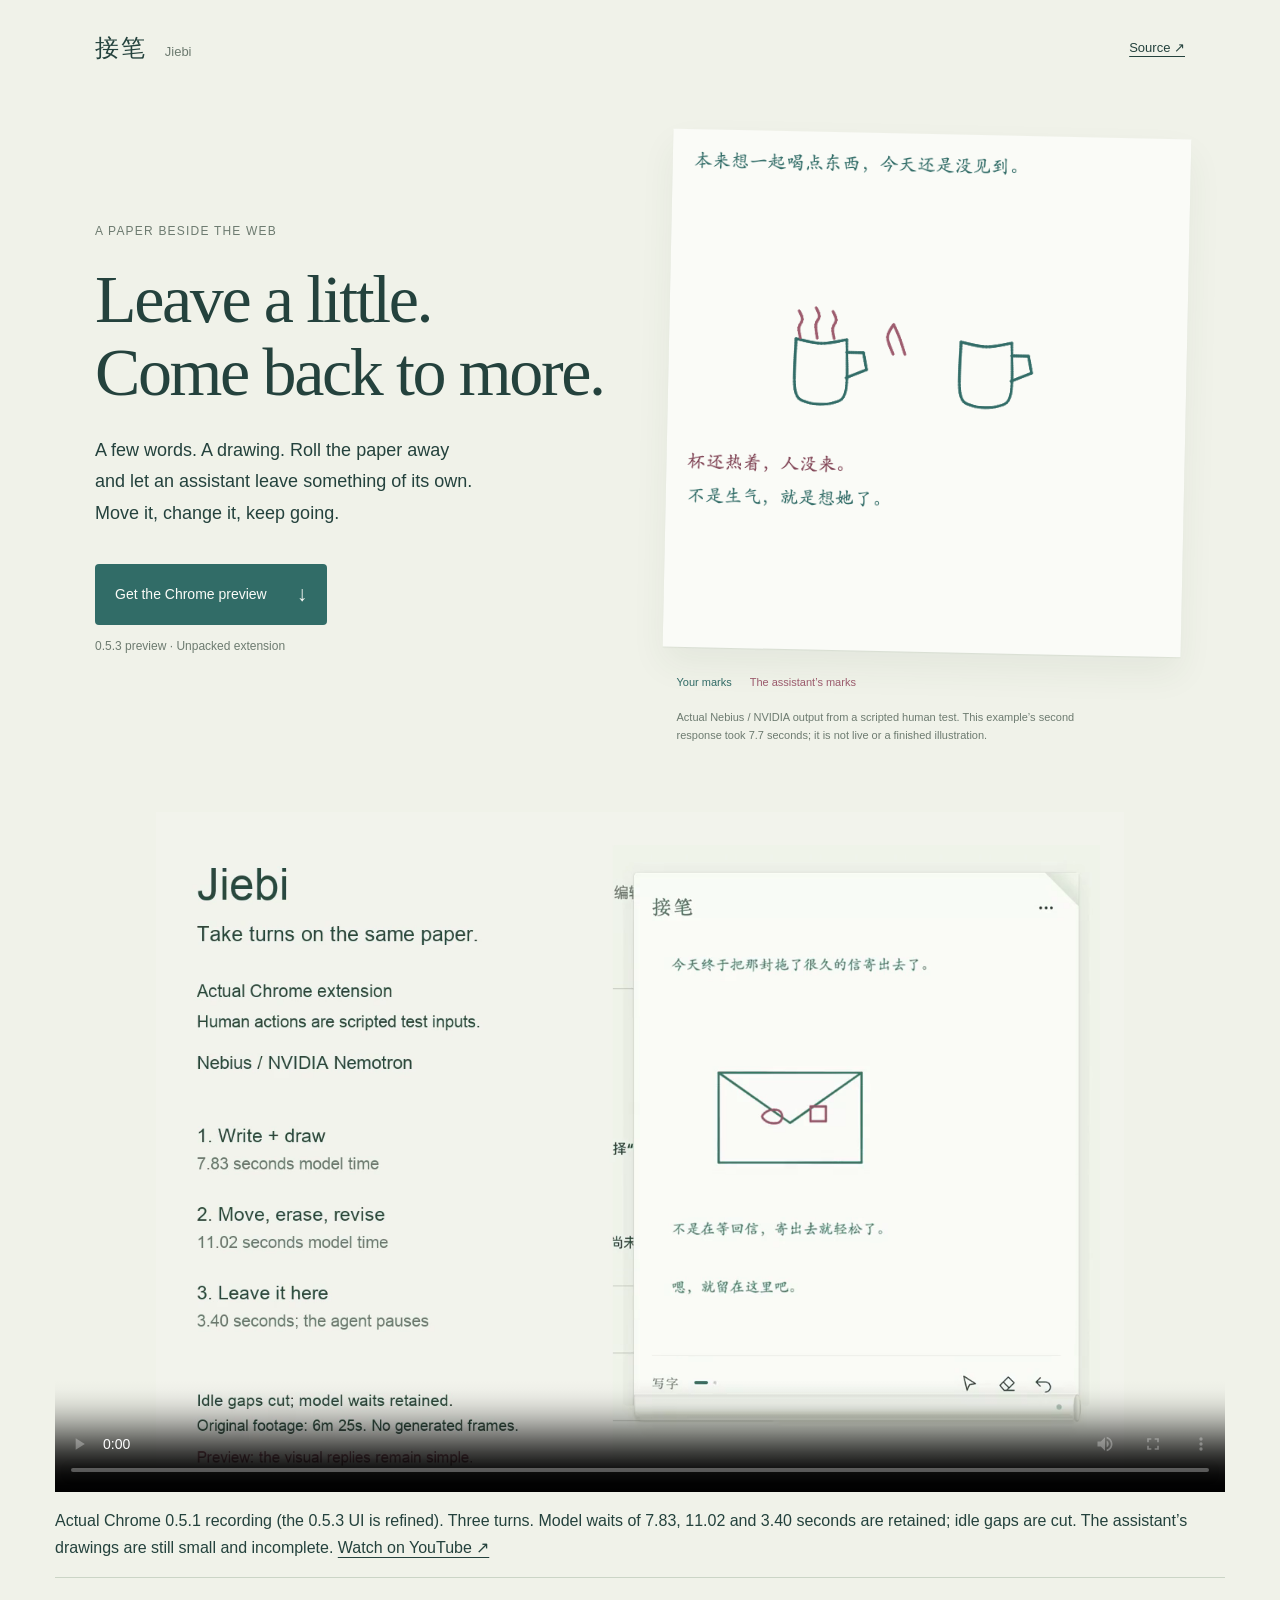
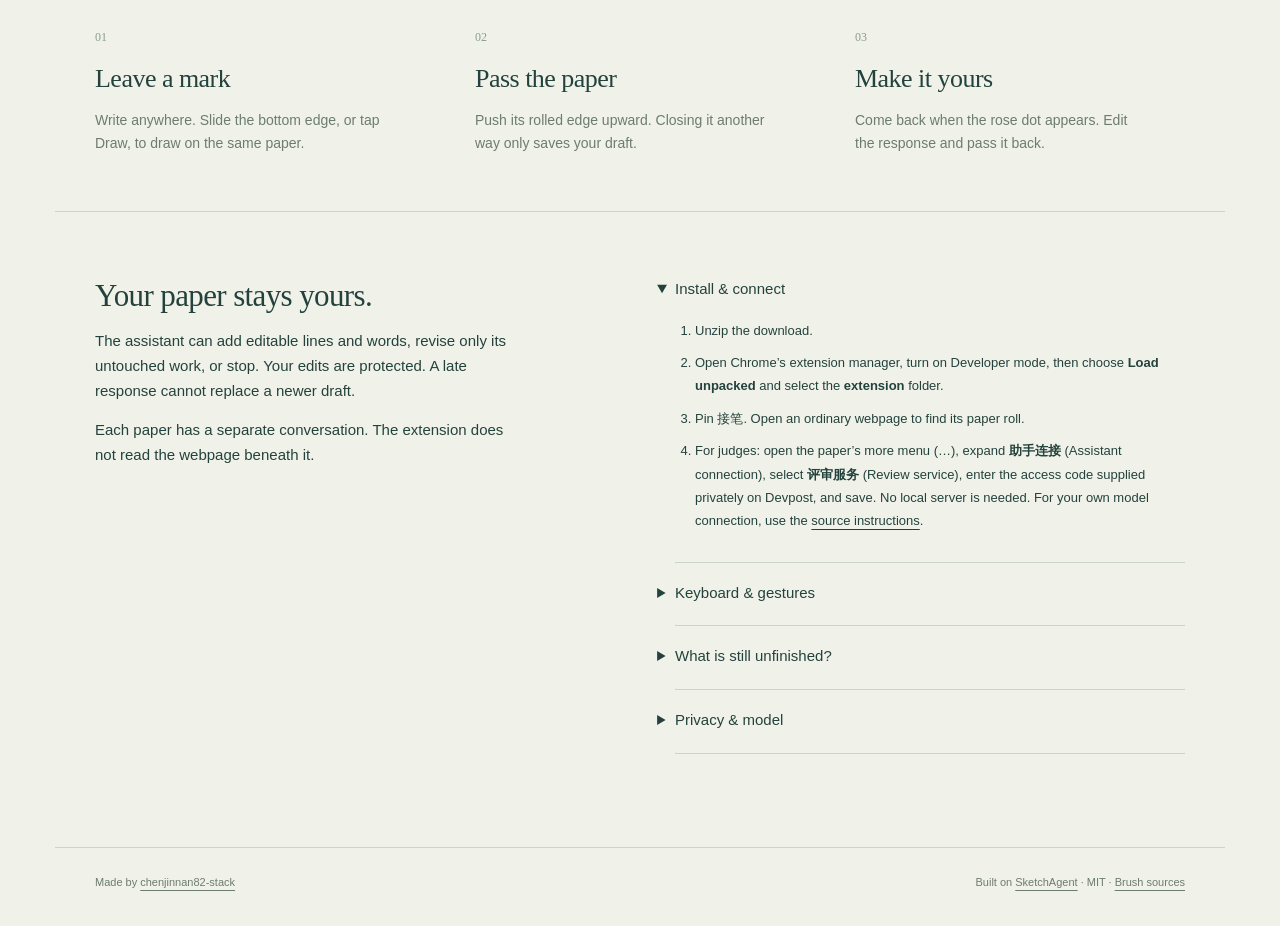
==== commit 4ee52255: "Prevent drawing shortcuts from stealing connection field input" ====
--- a/public/index.html
+++ b/public/index.html
@@ -6,10 +6,10 @@
 <header><a class="wordmark" href="./" aria-label="Jiebi home">接笔 <span>Jiebi</span></a><a href="https://github.com/chenjinnan82-stack/jiebi">Source ↗</a></header>
 <main>
   <section class="intro">
-    <div class="opening"><p class="edition">A paper beside the web</p><h1>Leave a little.<br>Come back to more.</h1><p class="lede">A few words. A drawing. Roll the paper away and let an assistant leave something of its own. Move it, change it, keep going.</p><a class="download" href="downloads/jiebi-extension-0.5.2.zip" download>Get the Chrome preview <span aria-hidden="true">↓</span></a><p class="release">0.5.2 preview · Unpacked extension</p></div>
+    <div class="opening"><p class="edition">A paper beside the web</p><h1>Leave a little.<br>Come back to more.</h1><p class="lede">A few words. A drawing. Roll the paper away and let an assistant leave something of its own. Move it, change it, keep going.</p><a class="download" href="downloads/jiebi-extension-0.5.3.zip" download>Get the Chrome preview <span aria-hidden="true">↓</span></a><p class="release">0.5.3 preview · Unpacked extension</p></div>
     <figure class="specimen"><img src="sample.png" width="612" height="612" alt="A shared paper with two cups drawn by a person in teal. The assistant adds rose steam and a short Chinese sentence. The person has moved an earlier rose mark."><figcaption><span class="human">Your marks</span><span class="assistant">The assistant’s marks</span><small>Actual Nebius / NVIDIA output from a scripted human test. This example’s second response took 7.7 seconds; it is not live or a finished illustration.</small></figcaption></figure>
   </section>
-  <section class="demo" aria-label="Actual Chrome recording"><video controls preload="metadata" poster="demo-poster.png" style="display:block;width:100%;max-height:680px" src="demo.mp4"></video><p>Actual Chrome 0.5.1 recording (the 0.5.2 UI is refined). Three turns. Model waits of 7.83, 11.02 and 3.40 seconds are retained; idle gaps are cut. The assistant’s drawings are still small and incomplete. <a href="https://youtu.be/MJYtpf5_CFU">Watch on YouTube ↗</a></p></section>
+  <section class="demo" aria-label="Actual Chrome recording"><video controls preload="metadata" poster="demo-poster.png" style="display:block;width:100%;max-height:680px" src="demo.mp4"></video><p>Actual Chrome 0.5.1 recording (the 0.5.3 UI is refined). Three turns. Model waits of 7.83, 11.02 and 3.40 seconds are retained; idle gaps are cut. The assistant’s drawings are still small and incomplete. <a href="https://youtu.be/MJYtpf5_CFU">Watch on YouTube ↗</a></p></section>
   <section class="flow" aria-label="How to use Jiebi"><div><span class="number">01</span><h2>Leave a mark</h2><p>Write anywhere. Slide the bottom edge, or tap Draw, to draw on the same paper.</p></div><div><span class="number">02</span><h2>Pass the paper</h2><p>Push its rolled edge upward. Closing it another way only saves your draft.</p></div><div><span class="number">03</span><h2>Make it yours</h2><p>Come back when the rose dot appears. Edit the response and pass it back.</p></div></section>
   <section class="notes"><div><h2>Your paper stays yours.</h2><p>The assistant can add editable lines and words, revise only its untouched work, or stop. Your edits are protected. A late response cannot replace a newer draft.</p><p>Each paper has a separate conversation. The extension does not read the webpage beneath it.</p></div><div class="setup"><details open><summary>Install &amp; connect</summary><ol><li>Unzip the download.</li><li>Open Chrome’s extension manager, turn on Developer mode, then choose <strong>Load unpacked</strong> and select the <strong>extension</strong> folder.</li><li>Pin 接笔. Open an ordinary webpage to find its paper roll.</li><li>For judges: open the paper’s more menu (…), expand <strong>助手连接</strong> (Assistant connection), select <strong>评审服务</strong> (Review service), enter the access code supplied privately on Devpost, and save. No local server is needed. For your own model connection, use the <a href="https://github.com/chenjinnan82-stack/jiebi#run-locally">source instructions</a>.</li></ol></details><details><summary>Keyboard &amp; gestures</summary><p>The roll supports Enter and the up/down arrows. Focus the bottom edge and use left/right to switch writing and drawing. Command/Ctrl+Enter hands over; Escape saves without sending. The corner opens the paper stack. Reduced motion is supported.</p></details><details><summary>What is still unfinished?</summary><p>The curtain has been exercised in actual Chrome, including ten open/fold cycles and a three-round exchange. Hosted inference is deployed at sanliang.online/jiebi and has completed a real response in 20.8 seconds. System Chinese IME testing and final competition submission remain pending.</p><p>Model expression remains uneven. The latest local-frame test produced a recognizable mailbox and cup, but added more content after an explicit request to stop (model waits: 9.41, 9.05 and 19.60 seconds). It may leave an incomplete drawing or misunderstand a visual edit. Invalid responses are rejected as a whole. A reply usually takes several seconds; the roll’s animation is a status signal, not a progress meter.</p></details><details><summary>Privacy &amp; model</summary><p>Papers are saved in extension storage. Only an intentional handoff sends the current paper and limited exchange history to the selected service.</p><p>The competition route uses NVIDIA Nemotron-3.5-Super-VL through Nebius Token Factory. The optional Grok Bot adapter is experimental and has not completed live validation. No private assistant memories are connected.</p></details></div></section>
 </main>
